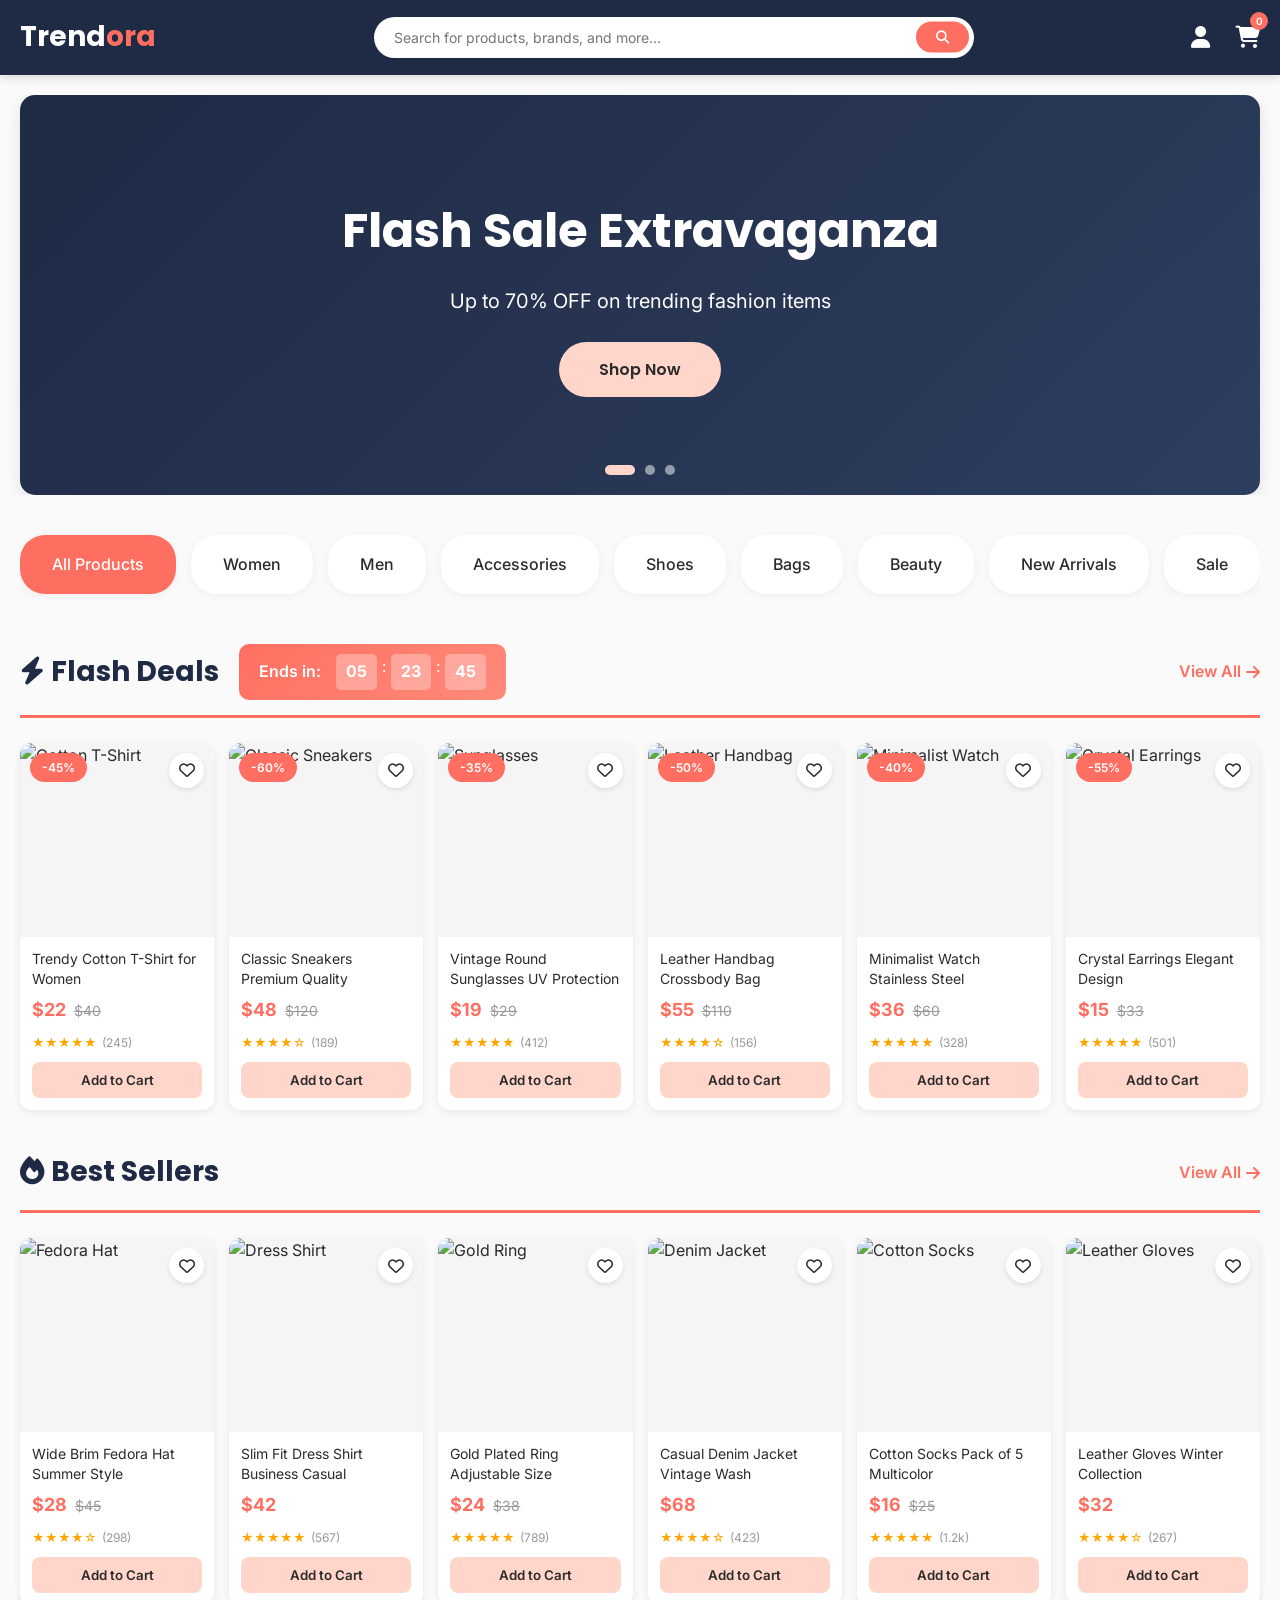
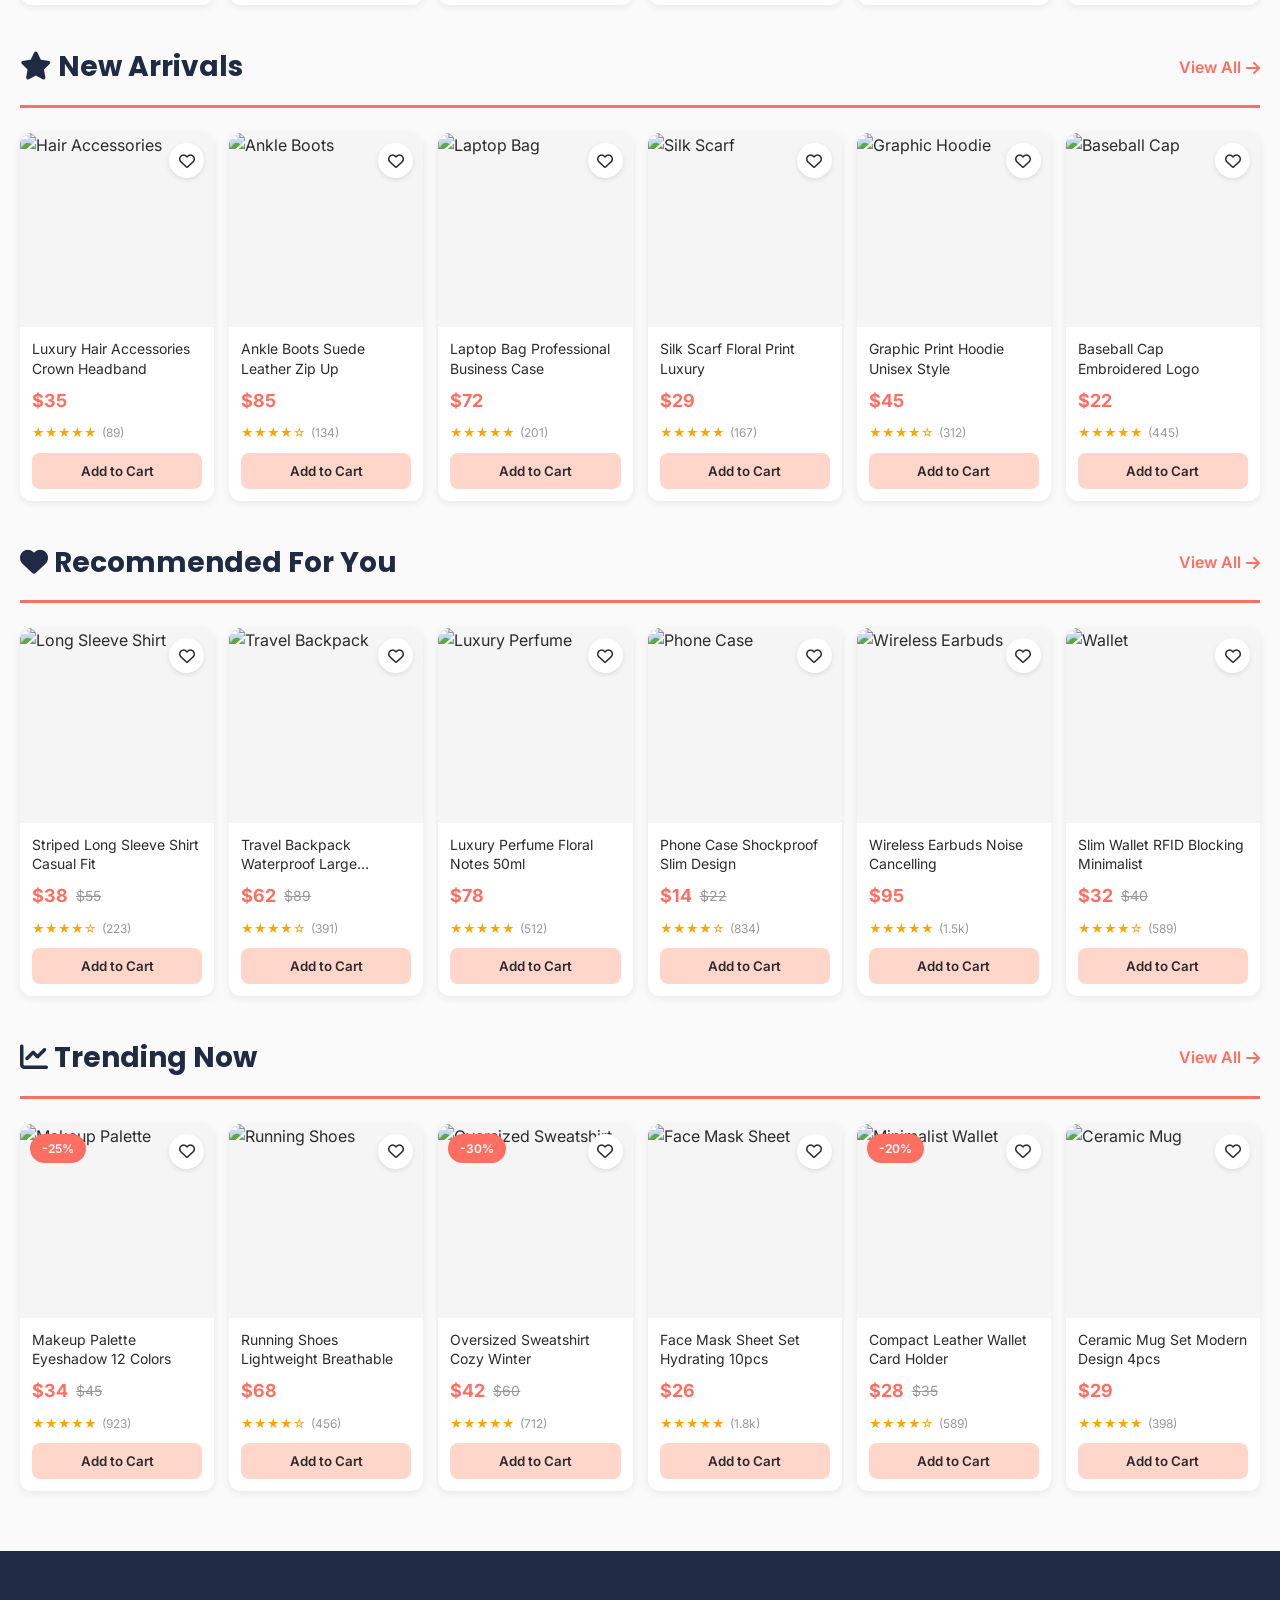
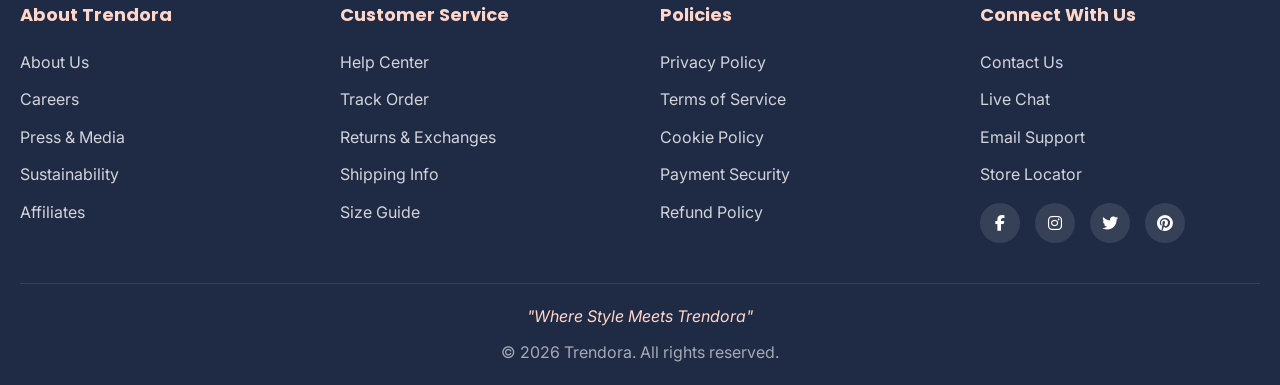
==== index.html @ 2ddab7de "Initial commit" ====
<!DOCTYPE html>
<html lang="en">
<head>
    <meta charset="UTF-8">
    <meta name="viewport" content="width=device-width, initial-scale=1.0">
    <title>Trendora - Fashion & Lifestyle Shopping</title>
    <link rel="preconnect" href="https://fonts.googleapis.com">
    <link rel="preconnect" href="https://fonts.gstatic.com" crossorigin>
    <link href="https://fonts.googleapis.com/css2?family=Poppins:wght@400;500;600;700&family=Inter:wght@300;400;500;600&display=swap" rel="stylesheet">
    <link rel="stylesheet" href="https://cdnjs.cloudflare.com/ajax/libs/font-awesome/6.4.0/css/all.min.css">
    <link rel="stylesheet" href="styles.css">
</head>
<body>

    <!-- Navigation Bar -->
    <nav class="navbar">
        <div class="nav-container">
            <a href="index.html" class="logo">Trend<span>ora</span></a>
            <div class="search-bar">
                <input type="text" placeholder="Search for products, brands, and more...">
                <button><i class="fas fa-search"></i></button>
            </div>
            <div class="nav-icons">
                <a href="login.html" class="nav-icon">
                    <i class="fas fa-user"></i>
                </a>
                <a href="cart.html" class="nav-icon">
                    <i class="fas fa-shopping-cart"></i>
                    <span class="cart-badge">0</span>
                </a>
            </div>
        </div>
    </nav>

    <!-- Banner Carousel -->
    <section class="banner-carousel">
        <div class="carousel-container">
            <div class="carousel-slides">
                <a href="sale.html" class="carousel-slide">
                    <div class="slide-content">
                        <h2>Flash Sale Extravaganza</h2>
                        <p>Up to 70% OFF on trending fashion items</p>
                        <button class="slide-btn" onclick="event.preventDefault()">Shop Now</button>
                    </div>
                </a>
                <a href="new-arrivals.html" class="carousel-slide" style="background: linear-gradient(135deg, var(--soft-coral), #ff8a7a);">
                    <div class="slide-content">
                        <h2>New Arrivals 2026</h2>
                        <p>Discover the latest trends in fashion & lifestyle</p>
                        <button class="slide-btn" onclick="event.preventDefault()">Explore Collection</button>
                    </div>
                </a>
                <a href="category.html" class="carousel-slide" style="background: linear-gradient(135deg, #2d3e5f, var(--midnight-navy));">
                    <div class="slide-content">
                        <h2>Free Shipping</h2>
                        <p>On orders over $50 - Limited time offer</p>
                        <button class="slide-btn" onclick="event.preventDefault()">Start Shopping</button>
                    </div>
                </a>
            </div>
            <div class="carousel-dots">
                <span class="dot active"></span>
                <span class="dot"></span>
                <span class="dot"></span>
            </div>
        </div>
    </section>

    <!-- Category Menu -->
    <section class="category-menu">
        <div class="category-scroll">
            <a href="index.html" class="category-item active">All Products</a>
            <a href="women.html" class="category-item">Women</a>
            <a href="men.html" class="category-item">Men</a>
            <a href="accessories.html" class="category-item">Accessories</a>
            <a href="shoes.html" class="category-item">Shoes</a>
            <a href="bags.html" class="category-item">Bags</a>
            <a href="beauty.html" class="category-item">Beauty</a>
            <a href="new-arrivals.html" class="category-item">New Arrivals</a>
            <a href="sale.html" class="category-item">Sale</a>
        </div>
    </section>

    <!-- Flash Deals Section -->
    <section class="product-section">
        <div class="section-header">
            <div style="display: flex; align-items: center; gap: 20px;">
                <h2><i class="fas fa-bolt"></i> Flash Deals</h2>
                <div class="flash-timer">
                    <span class="timer-label">Ends in:</span>
                    <div class="timer-digits">
                        <span class="timer-digit">05</span>:
                        <span class="timer-digit">23</span>:
                        <span class="timer-digit">47</span>
                    </div>
                </div>
            </div>
            <a href="category.html?cat=flash" class="view-all">View All <i class="fas fa-arrow-right"></i></a>
        </div>
        <div class="product-grid">
            <!-- Product Card 1 -->
            <div class="product-card" data-product-id="1">
                <div class="product-image">
                    <img src="https://images.unsplash.com/photo-1521572163474-6864f9cf17ab?w=400&h=400&fit=crop" alt="Cotton T-Shirt">
                    <span class="sale-badge">-45%</span>
                    <div class="wishlist-icon"><i class="far fa-heart"></i></div>
                </div>
                <div class="product-info">
                    <div class="product-name">Trendy Cotton T-Shirt for Women</div>
                    <div class="product-price">
                        <span class="current-price">$22</span>
                        <span class="original-price">$40</span>
                    </div>
                    <div class="product-rating">
                        <span class="stars">★★★★★</span>
                        <span class="reviews">(245)</span>
                    </div>
                    <button class="add-to-cart-btn">Add to Cart</button>
                </div>
            </div>

            <!-- Product Card 2 -->
            <div class="product-card" data-product-id="2">
                <div class="product-image">
                    <img src="https://images.unsplash.com/photo-1549298916-b41d501d3772?w=400&h=400&fit=crop" alt="Classic Sneakers">
                    <span class="sale-badge">-60%</span>
                    <div class="wishlist-icon"><i class="far fa-heart"></i></div>
                </div>
                <div class="product-info">
                    <div class="product-name">Classic Sneakers Premium Quality</div>
                    <div class="product-price">
                        <span class="current-price">$48</span>
                        <span class="original-price">$120</span>
                    </div>
                    <div class="product-rating">
                        <span class="stars">★★★★☆</span>
                        <span class="reviews">(189)</span>
                    </div>
                    <button class="add-to-cart-btn">Add to Cart</button>
                </div>
            </div>

            <!-- Product Card 3 -->
            <div class="product-card" data-product-id="3">
                <div class="product-image">
                    <img src="https://images.unsplash.com/photo-1572635196237-14b3f281503f?w=400&h=400&fit=crop" alt="Sunglasses">
                    <span class="sale-badge">-35%</span>
                    <div class="wishlist-icon"><i class="far fa-heart"></i></div>
                </div>
                <div class="product-info">
                    <div class="product-name">Vintage Round Sunglasses UV Protection</div>
                    <div class="product-price">
                        <span class="current-price">$19</span>
                        <span class="original-price">$29</span>
                    </div>
                    <div class="product-rating">
                        <span class="stars">★★★★★</span>
                        <span class="reviews">(412)</span>
                    </div>
                    <button class="add-to-cart-btn">Add to Cart</button>
                </div>
            </div>

            <!-- Product Card 4 -->
            <div class="product-card" data-product-id="4">
                <div class="product-image">
                    <img src="https://images.unsplash.com/photo-1590874103328-eac38a683ce7?w=400&h=400&fit=crop" alt="Leather Handbag">
                    <span class="sale-badge">-50%</span>
                    <div class="wishlist-icon"><i class="far fa-heart"></i></div>
                </div>
                <div class="product-info">
                    <div class="product-name">Leather Handbag Crossbody Bag</div>
                    <div class="product-price">
                        <span class="current-price">$55</span>
                        <span class="original-price">$110</span>
                    </div>
                    <div class="product-rating">
                        <span class="stars">★★★★☆</span>
                        <span class="reviews">(156)</span>
                    </div>
                    <button class="add-to-cart-btn">Add to Cart</button>
                </div>
            </div>

            <!-- Product Card 5 -->
            <div class="product-card" data-product-id="5">
                <div class="product-image">
                    <img src="https://images.unsplash.com/photo-1524592094714-0f0654e20314?w=400&h=400&fit=crop" alt="Minimalist Watch">
                    <span class="sale-badge">-40%</span>
                    <div class="wishlist-icon"><i class="far fa-heart"></i></div>
                </div>
                <div class="product-info">
                    <div class="product-name">Minimalist Watch Stainless Steel</div>
                    <div class="product-price">
                        <span class="current-price">$36</span>
                        <span class="original-price">$60</span>
                    </div>
                    <div class="product-rating">
                        <span class="stars">★★★★★</span>
                        <span class="reviews">(328)</span>
                    </div>
                    <button class="add-to-cart-btn">Add to Cart</button>
                </div>
            </div>

            <!-- Product Card 6 -->
            <div class="product-card" data-product-id="6">
                <div class="product-image">
                    <img src="https://images.unsplash.com/photo-1535632066927-ab7c9ab60908?w=400&h=400&fit=crop" alt="Crystal Earrings">
                    <span class="sale-badge">-55%</span>
                    <div class="wishlist-icon"><i class="far fa-heart"></i></div>
                </div>
                <div class="product-info">
                    <div class="product-name">Crystal Earrings Elegant Design</div>
                    <div class="product-price">
                        <span class="current-price">$15</span>
                        <span class="original-price">$33</span>
                    </div>
                    <div class="product-rating">
                        <span class="stars">★★★★★</span>
                        <span class="reviews">(501)</span>
                    </div>
                    <button class="add-to-cart-btn">Add to Cart</button>
                </div>
            </div>
        </div>
    </section>

    <!-- Best Sellers Section -->
    <section class="product-section">
        <div class="section-header">
            <h2><i class="fas fa-fire"></i> Best Sellers</h2>
            <a href="category.html?cat=bestsellers" class="view-all">View All <i class="fas fa-arrow-right"></i></a>
        </div>
        <div class="product-grid">
            <div class="product-card" data-product-id="7">
                <div class="product-image">
                    <img src="https://images.unsplash.com/photo-1533055640609-24b498dfd74c?w=400&h=400&fit=crop" alt="Fedora Hat">
                    <div class="wishlist-icon"><i class="far fa-heart"></i></div>
                </div>
                <div class="product-info">
                    <div class="product-name">Wide Brim Fedora Hat Summer Style</div>
                    <div class="product-price">
                        <span class="current-price">$28</span>
                        <span class="original-price">$45</span>
                    </div>
                    <div class="product-rating">
                        <span class="stars">★★★★☆</span>
                        <span class="reviews">(298)</span>
                    </div>
                    <button class="add-to-cart-btn">Add to Cart</button>
                </div>
            </div>

            <div class="product-card" data-product-id="8">
                <div class="product-image">
                    <img src="https://images.unsplash.com/photo-1602810318383-e386cc2a3ccf?w=400&h=400&fit=crop" alt="Dress Shirt">
                    <div class="wishlist-icon"><i class="far fa-heart"></i></div>
                </div>
                <div class="product-info">
                    <div class="product-name">Slim Fit Dress Shirt Business Casual</div>
                    <div class="product-price">
                        <span class="current-price">$42</span>
                    </div>
                    <div class="product-rating">
                        <span class="stars">★★★★★</span>
                        <span class="reviews">(567)</span>
                    </div>
                    <button class="add-to-cart-btn">Add to Cart</button>
                </div>
            </div>

            <div class="product-card" data-product-id="9">
                <div class="product-image">
                    <img src="https://images.unsplash.com/photo-1611591437281-460bfbe1220a?w=400&h=400&fit=crop" alt="Gold Ring">
                    <div class="wishlist-icon"><i class="far fa-heart"></i></div>
                </div>
                <div class="product-info">
                    <div class="product-name">Gold Plated Ring Adjustable Size</div>
                    <div class="product-price">
                        <span class="current-price">$24</span>
                        <span class="original-price">$38</span>
                    </div>
                    <div class="product-rating">
                        <span class="stars">★★★★★</span>
                        <span class="reviews">(789)</span>
                    </div>
                    <button class="add-to-cart-btn">Add to Cart</button>
                </div>
            </div>

            <div class="product-card" data-product-id="10">
                <div class="product-image">
                    <img src="https://images.unsplash.com/photo-1551028719-00167b16eac5?w=400&h=400&fit=crop" alt="Denim Jacket">
                    <div class="wishlist-icon"><i class="far fa-heart"></i></div>
                </div>
                <div class="product-info">
                    <div class="product-name">Casual Denim Jacket Vintage Wash</div>
                    <div class="product-price">
                        <span class="current-price">$68</span>
                    </div>
                    <div class="product-rating">
                        <span class="stars">★★★★☆</span>
                        <span class="reviews">(423)</span>
                    </div>
                    <button class="add-to-cart-btn">Add to Cart</button>
                </div>
            </div>

            <div class="product-card" data-product-id="11">
                <div class="product-image">
                    <img src="https://images.unsplash.com/photo-1586790170083-2f9ceadc732d?w=400&h=400&fit=crop" alt="Cotton Socks">
                    <div class="wishlist-icon"><i class="far fa-heart"></i></div>
                </div>
                <div class="product-info">
                    <div class="product-name">Cotton Socks Pack of 5 Multicolor</div>
                    <div class="product-price">
                        <span class="current-price">$16</span>
                        <span class="original-price">$25</span>
                    </div>
                    <div class="product-rating">
                        <span class="stars">★★★★★</span>
                        <span class="reviews">(1.2k)</span>
                    </div>
                    <button class="add-to-cart-btn">Add to Cart</button>
                </div>
            </div>

            <div class="product-card" data-product-id="12">
                <div class="product-image">
                    <img src="https://images.unsplash.com/photo-1605733513597-f3873e3d1706?w=400&h=400&fit=crop" alt="Leather Gloves">
                    <div class="wishlist-icon"><i class="far fa-heart"></i></div>
                </div>
                <div class="product-info">
                    <div class="product-name">Leather Gloves Winter Collection</div>
                    <div class="product-price">
                        <span class="current-price">$32</span>
                    </div>
                    <div class="product-rating">
                        <span class="stars">★★★★☆</span>
                        <span class="reviews">(267)</span>
                    </div>
                    <button class="add-to-cart-btn">Add to Cart</button>
                </div>
            </div>
        </div>
    </section>

    <!-- New Arrivals Section -->
    <section class="product-section">
        <div class="section-header">
            <h2><i class="fas fa-star"></i> New Arrivals</h2>
            <a href="new-arrivals.html" class="view-all">View All <i class="fas fa-arrow-right"></i></a>
        </div>
        <div class="product-grid">
            <div class="product-card" data-product-id="13">
                <div class="product-image">
                    <img src="https://images.unsplash.com/photo-1611652022419-a9419f74343d?w=400&h=400&fit=crop" alt="Hair Accessories">
                    <div class="wishlist-icon"><i class="far fa-heart"></i></div>
                </div>
                <div class="product-info">
                    <div class="product-name">Luxury Hair Accessories Crown Headband</div>
                    <div class="product-price">
                        <span class="current-price">$35</span>
                    </div>
                    <div class="product-rating">
                        <span class="stars">★★★★★</span>
                        <span class="reviews">(89)</span>
                    </div>
                    <button class="add-to-cart-btn">Add to Cart</button>
                </div>
            </div>

            <div class="product-card" data-product-id="14">
                <div class="product-image">
                    <img src="https://images.unsplash.com/photo-1543163521-1bf539c55dd2?w=400&h=400&fit=crop" alt="Ankle Boots">
                    <div class="wishlist-icon"><i class="far fa-heart"></i></div>
                </div>
                <div class="product-info">
                    <div class="product-name">Ankle Boots Suede Leather Zip Up</div>
                    <div class="product-price">
                        <span class="current-price">$85</span>
                    </div>
                    <div class="product-rating">
                        <span class="stars">★★★★☆</span>
                        <span class="reviews">(134)</span>
                    </div>
                    <button class="add-to-cart-btn">Add to Cart</button>
                </div>
            </div>

            <div class="product-card" data-product-id="15">
                <div class="product-image">
                    <img src="https://images.unsplash.com/photo-1553062407-98eeb64c6a62?w=400&h=400&fit=crop" alt="Laptop Bag">
                    <div class="wishlist-icon"><i class="far fa-heart"></i></div>
                </div>
                <div class="product-info">
                    <div class="product-name">Laptop Bag Professional Business Case</div>
                    <div class="product-price">
                        <span class="current-price">$72</span>
                    </div>
                    <div class="product-rating">
                        <span class="stars">★★★★★</span>
                        <span class="reviews">(201)</span>
                    </div>
                    <button class="add-to-cart-btn">Add to Cart</button>
                </div>
            </div>

            <div class="product-card" data-product-id="16">
                <div class="product-image">
                    <img src="https://images.unsplash.com/photo-1601924994987-69e26d50dc26?w=400&h=400&fit=crop" alt="Silk Scarf">
                    <div class="wishlist-icon"><i class="far fa-heart"></i></div>
                </div>
                <div class="product-info">
                    <div class="product-name">Silk Scarf Floral Print Luxury</div>
                    <div class="product-price">
                        <span class="current-price">$29</span>
                    </div>
                    <div class="product-rating">
                        <span class="stars">★★★★★</span>
                        <span class="reviews">(167)</span>
                    </div>
                    <button class="add-to-cart-btn">Add to Cart</button>
                </div>
            </div>

            <div class="product-card" data-product-id="17">
                <div class="product-image">
                    <img src="https://images.unsplash.com/photo-1556821840-3a63f95609a7?w=400&h=400&fit=crop" alt="Graphic Hoodie">
                    <div class="wishlist-icon"><i class="far fa-heart"></i></div>
                </div>
                <div class="product-info">
                    <div class="product-name">Graphic Print Hoodie Unisex Style</div>
                    <div class="product-price">
                        <span class="current-price">$45</span>
                    </div>
                    <div class="product-rating">
                        <span class="stars">★★★★☆</span>
                        <span class="reviews">(312)</span>
                    </div>
                    <button class="add-to-cart-btn">Add to Cart</button>
                </div>
            </div>

            <div class="product-card" data-product-id="18">
                <div class="product-image">
                    <img src="https://images.unsplash.com/photo-1588850561407-ed78c282e89b?w=400&h=400&fit=crop" alt="Baseball Cap">
                    <div class="wishlist-icon"><i class="far fa-heart"></i></div>
                </div>
                <div class="product-info">
                    <div class="product-name">Baseball Cap Embroidered Logo</div>
                    <div class="product-price">
                        <span class="current-price">$22</span>
                    </div>
                    <div class="product-rating">
                        <span class="stars">★★★★★</span>
                        <span class="reviews">(445)</span>
                    </div>
                    <button class="add-to-cart-btn">Add to Cart</button>
                </div>
            </div>
        </div>
    </section>

    <!-- Recommended For You Section -->
    <section class="product-section">
        <div class="section-header">
            <h2><i class="fas fa-heart"></i> Recommended For You</h2>
            <a href="category.html" class="view-all">View All <i class="fas fa-arrow-right"></i></a>
        </div>
        <div class="product-grid">
            <div class="product-card" data-product-id="19">
                <div class="product-image">
                    <img src="https://images.unsplash.com/photo-1596755094514-f87e34085b2c?w=400&h=400&fit=crop" alt="Long Sleeve Shirt">
                    <div class="wishlist-icon"><i class="far fa-heart"></i></div>
                </div>
                <div class="product-info">
                    <div class="product-name">Striped Long Sleeve Shirt Casual Fit</div>
                    <div class="product-price">
                        <span class="current-price">$38</span>
                        <span class="original-price">$55</span>
                    </div>
                    <div class="product-rating">
                        <span class="stars">★★★★☆</span>
                        <span class="reviews">(223)</span>
                    </div>
                    <button class="add-to-cart-btn">Add to Cart</button>
                </div>
            </div>

            <div class="product-card" data-product-id="20">
                <div class="product-image">
                    <img src="https://images.unsplash.com/photo-1527385352018-3c26dd6c3916?w=400&h=400&fit=crop" alt="Travel Backpack">
                    <div class="wishlist-icon"><i class="far fa-heart"></i></div>
                </div>
                <div class="product-info">
                    <div class="product-name">Travel Backpack Waterproof Large Capacity</div>
                    <div class="product-price">
                        <span class="current-price">$62</span>
                        <span class="original-price">$89</span>
                    </div>
                    <div class="product-rating">
                        <span class="stars">★★★★☆</span>
                        <span class="reviews">(391)</span>
                    </div>
                    <button class="add-to-cart-btn">Add to Cart</button>
                </div>
            </div>

            <div class="product-card" data-product-id="21">
                <div class="product-image">
                    <img src="https://images.unsplash.com/photo-1541643600914-78b084683601?w=400&h=400&fit=crop" alt="Luxury Perfume">
                    <div class="wishlist-icon"><i class="far fa-heart"></i></div>
                </div>
                <div class="product-info">
                    <div class="product-name">Luxury Perfume Floral Notes 50ml</div>
                    <div class="product-price">
                        <span class="current-price">$78</span>
                    </div>
                    <div class="product-rating">
                        <span class="stars">★★★★★</span>
                        <span class="reviews">(512)</span>
                    </div>
                    <button class="add-to-cart-btn">Add to Cart</button>
                </div>
            </div>

            <div class="product-card" data-product-id="22">
                <div class="product-image">
                    <img src="https://images.unsplash.com/photo-1585060544812-6b45742d762f?w=400&h=400&fit=crop" alt="Phone Case">
                    <div class="wishlist-icon"><i class="far fa-heart"></i></div>
                </div>
                <div class="product-info">
                    <div class="product-name">Phone Case Shockproof Slim Design</div>
                    <div class="product-price">
                        <span class="current-price">$14</span>
                        <span class="original-price">$22</span>
                    </div>
                    <div class="product-rating">
                        <span class="stars">★★★★☆</span>
                        <span class="reviews">(834)</span>
                    </div>
                    <button class="add-to-cart-btn">Add to Cart</button>
                </div>
            </div>

            <div class="product-card" data-product-id="23">
                <div class="product-image">
                    <img src="https://images.unsplash.com/photo-1606220838315-056192d5e927?w=400&h=400&fit=crop" alt="Wireless Earbuds">
                    <div class="wishlist-icon"><i class="far fa-heart"></i></div>
                </div>
                <div class="product-info">
                    <div class="product-name">Wireless Earbuds Noise Cancelling</div>
                    <div class="product-price">
                        <span class="current-price">$95</span>
                    </div>
                    <div class="product-rating">
                        <span class="stars">★★★★★</span>
                        <span class="reviews">(1.5k)</span>
                    </div>
                    <button class="add-to-cart-btn">Add to Cart</button>
                </div>
            </div>

            <div class="product-card" data-product-id="24">
                <div class="product-image">
                    <img src="https://images.unsplash.com/photo-1522335789203-aabd1fc54bc9?w=400&h=400&fit=crop" alt="Wallet">
                    <div class="wishlist-icon"><i class="far fa-heart"></i></div>
                </div>
                <div class="product-info">
                    <div class="product-name">Slim Wallet RFID Blocking Minimalist</div>
                    <div class="product-price">
                        <span class="current-price">$32</span>
                        <span class="original-price">$40</span>
                    </div>
                    <div class="product-rating">
                        <span class="stars">★★★★☆</span>
                        <span class="reviews">(589)</span>
                    </div>
                    <button class="add-to-cart-btn">Add to Cart</button>
                </div>
            </div>
        </div>
    </section>

    <!-- Trending Now Section -->
    <section class="product-section">
        <div class="section-header">
            <h2><i class="fas fa-chart-line"></i> Trending Now</h2>
            <a href="category.html?cat=trending" class="view-all">View All <i class="fas fa-arrow-right"></i></a>
        </div>
        <div class="product-grid">
            <div class="product-card" data-product-id="25">
                <div class="product-image">
                    <img src="https://images.unsplash.com/photo-1512496015851-a90fb38ba796?w=400&h=400&fit=crop" alt="Makeup Palette">
                    <span class="sale-badge">-25%</span>
                    <div class="wishlist-icon"><i class="far fa-heart"></i></div>
                </div>
                <div class="product-info">
                    <div class="product-name">Makeup Palette Eyeshadow 12 Colors</div>
                    <div class="product-price">
                        <span class="current-price">$34</span>
                        <span class="original-price">$45</span>
                    </div>
                    <div class="product-rating">
                        <span class="stars">★★★★★</span>
                        <span class="reviews">(923)</span>
                    </div>
                    <button class="add-to-cart-btn">Add to Cart</button>
                </div>
            </div>

            <div class="product-card" data-product-id="26">
                <div class="product-image">
                    <img src="https://images.unsplash.com/photo-1542291026-7eec264c27ff?w=400&h=400&fit=crop" alt="Running Shoes">
                    <div class="wishlist-icon"><i class="far fa-heart"></i></div>
                </div>
                <div class="product-info">
                    <div class="product-name">Running Shoes Lightweight Breathable</div>
                    <div class="product-price">
                        <span class="current-price">$68</span>
                    </div>
                    <div class="product-rating">
                        <span class="stars">★★★★☆</span>
                        <span class="reviews">(456)</span>
                    </div>
                    <button class="add-to-cart-btn">Add to Cart</button>
                </div>
            </div>

            <div class="product-card" data-product-id="27">
                <div class="product-image">
                    <img src="https://images.unsplash.com/photo-1578587018452-892bacefd3f2?w=400&h=400&fit=crop" alt="Oversized Sweatshirt">
                    <span class="sale-badge">-30%</span>
                    <div class="wishlist-icon"><i class="far fa-heart"></i></div>
                </div>
                <div class="product-info">
                    <div class="product-name">Oversized Sweatshirt Cozy Winter</div>
                    <div class="product-price">
                        <span class="current-price">$42</span>
                        <span class="original-price">$60</span>
                    </div>
                    <div class="product-rating">
                        <span class="stars">★★★★★</span>
                        <span class="reviews">(712)</span>
                    </div>
                    <button class="add-to-cart-btn">Add to Cart</button>
                </div>
            </div>

            <div class="product-card" data-product-id="28">
                <div class="product-image">
                    <img src="https://images.unsplash.com/photo-1556228841-a0d4c6f6e6bd?w=400&h=400&fit=crop" alt="Face Mask Sheet">
                    <div class="wishlist-icon"><i class="far fa-heart"></i></div>
                </div>
                <div class="product-info">
                    <div class="product-name">Face Mask Sheet Set Hydrating 10pcs</div>
                    <div class="product-price">
                        <span class="current-price">$26</span>
                    </div>
                    <div class="product-rating">
                        <span class="stars">★★★★★</span>
                        <span class="reviews">(1.8k)</span>
                    </div>
                    <button class="add-to-cart-btn">Add to Cart</button>
                </div>
            </div>

            <div class="product-card" data-product-id="29">
                <div class="product-image">
                    <img src="https://images.unsplash.com/photo-1627123424574-724758594e93?w=400&h=400&fit=crop" alt="Minimalist Wallet">
                    <span class="sale-badge">-20%</span>
                    <div class="wishlist-icon"><i class="far fa-heart"></i></div>
                </div>
                <div class="product-info">
                    <div class="product-name">Compact Leather Wallet Card Holder</div>
                    <div class="product-price">
                        <span class="current-price">$28</span>
                        <span class="original-price">$35</span>
                    </div>
                    <div class="product-rating">
                        <span class="stars">★★★★☆</span>
                        <span class="reviews">(589)</span>
                    </div>
                    <button class="add-to-cart-btn">Add to Cart</button>
                </div>
            </div>

            <div class="product-card" data-product-id="30">
                <div class="product-image">
                    <img src="https://images.unsplash.com/photo-1514228742587-6b1558fcca3d?w=400&h=400&fit=crop" alt="Ceramic Mug">
                    <div class="wishlist-icon"><i class="far fa-heart"></i></div>
                </div>
                <div class="product-info">
                    <div class="product-name">Ceramic Mug Set Modern Design 4pcs</div>
                    <div class="product-price">
                        <span class="current-price">$29</span>
                    </div>
                    <div class="product-rating">
                        <span class="stars">★★★★★</span>
                        <span class="reviews">(398)</span>
                    </div>
                    <button class="add-to-cart-btn">Add to Cart</button>
                </div>
            </div>
        </div>
    </section>

    <!-- Footer -->
    <footer class="footer">
        <div class="footer-container">
            <div class="footer-grid">
                <div class="footer-column">
                    <h3>About Trendora</h3>
                    <ul>
                        <li><a href="#">About Us</a></li>
                        <li><a href="#">Careers</a></li>
                        <li><a href="#">Press & Media</a></li>
                        <li><a href="#">Sustainability</a></li>
                        <li><a href="#">Affiliates</a></li>
                    </ul>
                </div>
                <div class="footer-column">
                    <h3>Customer Service</h3>
                    <ul>
                        <li><a href="#">Help Center</a></li>
                        <li><a href="#">Track Order</a></li>
                        <li><a href="#">Returns & Exchanges</a></li>
                        <li><a href="#">Shipping Info</a></li>
                        <li><a href="#">Size Guide</a></li>
                    </ul>
                </div>
                <div class="footer-column">
                    <h3>Policies</h3>
                    <ul>
                        <li><a href="#">Privacy Policy</a></li>
                        <li><a href="#">Terms of Service</a></li>
                        <li><a href="#">Cookie Policy</a></li>
                        <li><a href="#">Payment Security</a></li>
                        <li><a href="#">Refund Policy</a></li>
                    </ul>
                </div>
                <div class="footer-column">
                    <h3>Connect With Us</h3>
                    <ul>
                        <li><a href="#">Contact Us</a></li>
                        <li><a href="#">Live Chat</a></li>
                        <li><a href="#">Email Support</a></li>
                        <li><a href="#">Store Locator</a></li>
                    </ul>
                    <div class="social-icons">
                        <div class="social-icon"><i class="fab fa-facebook-f"></i></div>
                        <div class="social-icon"><i class="fab fa-instagram"></i></div>
                        <div class="social-icon"><i class="fab fa-twitter"></i></div>
                        <div class="social-icon"><i class="fab fa-pinterest"></i></div>
                    </div>
                </div>
            </div>
            <div class="footer-bottom">
                <p class="tagline">"Where Style Meets Trendora"</p>
                <p>&copy; 2026 Trendora. All rights reserved.</p>
            </div>
        </div>
    </footer>

    <script src="script.js"></script>
</body>
</html>
---- styles.css ----
/* Trendora E-Commerce Website - Shared Styles */

* {
    margin: 0;
    padding: 0;
    box-sizing: border-box;
}

:root {
    --midnight-navy: #1F2A44;
    --soft-coral: #FF6F61;
    --warm-peach: #FFD6C9;
    --off-white: #FAFAFA;
    --charcoal: #2B2B2B;
}

body {
    font-family: 'Inter', sans-serif;
    background-color: var(--off-white);
    color: var(--charcoal);
    overflow-x: hidden;
    line-height: 1.6;
}

h1, h2, h3, h4, h5, h6 {
    font-family: 'Poppins', sans-serif;
}

a {
    text-decoration: none;
    color: inherit;
}

/* Navigation Bar */
.navbar {
    background-color: var(--midnight-navy);
    padding: 15px 0;
    position: sticky;
    top: 0;
    z-index: 1000;
    box-shadow: 0 2px 10px rgba(0,0,0,0.15);
}

.nav-container {
    max-width: 1400px;
    margin: 0 auto;
    padding: 0 20px;
    display: flex;
    align-items: center;
    justify-content: space-between;
    gap: 20px;
}

.logo {
    font-family: 'Poppins', sans-serif;
    font-size: 28px;
    font-weight: 700;
    color: white;
    text-decoration: none;
    white-space: nowrap;
    transition: transform 0.3s;
}

.logo:hover {
    transform: scale(1.05);
}

.logo span {
    color: var(--soft-coral);
}

.search-bar {
    flex: 1;
    max-width: 600px;
    position: relative;
}

.search-bar input {
    width: 100%;
    padding: 12px 50px 12px 20px;
    border: none;
    border-radius: 25px;
    font-size: 14px;
    outline: none;
    font-family: 'Inter', sans-serif;
}

.search-bar button {
    position: absolute;
    right: 5px;
    top: 50%;
    transform: translateY(-50%);
    background-color: var(--soft-coral);
    border: none;
    padding: 8px 20px;
    border-radius: 20px;
    color: white;
    cursor: pointer;
    transition: all 0.3s;
}

.search-bar button:hover {
    background-color: #ff5647;
}

.nav-icons {
    display: flex;
    gap: 25px;
    align-items: center;
}

.nav-icon {
    color: white;
    font-size: 22px;
    cursor: pointer;
    transition: color 0.3s;
    position: relative;
}

.nav-icon:hover {
    color: var(--warm-peach);
}

.cart-badge {
    position: absolute;
    top: -8px;
    right: -8px;
    background-color: var(--soft-coral);
    color: white;
    border-radius: 50%;
    width: 18px;
    height: 18px;
    font-size: 10px;
    display: flex;
    align-items: center;
    justify-content: center;
    font-weight: 600;
}

/* Banner Carousel */
.banner-carousel {
    position: relative;
    max-width: 1400px;
    margin: 20px auto;
    padding: 0 20px;
    overflow: hidden;
}

.carousel-container {
    position: relative;
    border-radius: 15px;
    overflow: hidden;
    box-shadow: 0 4px 15px rgba(0,0,0,0.1);
}

.carousel-slides {
    display: flex;
    transition: transform 0.5s ease-in-out;
}

.carousel-slide {
    min-width: 100%;
    height: 400px;
    background: linear-gradient(135deg, var(--midnight-navy), #2d3e5f);
    display: flex;
    align-items: center;
    justify-content: center;
    position: relative;
    cursor: pointer;
}

.slide-content {
    text-align: center;
    color: white;
    padding: 40px;
}

.slide-content h2 {
    font-size: 48px;
    margin-bottom: 15px;
    font-weight: 700;
}

.slide-content p {
    font-size: 20px;
    margin-bottom: 25px;
}

.slide-btn {
    background-color: var(--warm-peach);
    color: var(--charcoal);
    padding: 15px 40px;
    border: none;
    border-radius: 30px;
    font-size: 16px;
    font-weight: 600;
    cursor: pointer;
    transition: all 0.3s;
    font-family: 'Poppins', sans-serif;
}

.slide-btn:hover {
    transform: translateY(-2px);
    box-shadow: 0 5px 15px rgba(255, 214, 201, 0.4);
}

.carousel-dots {
    position: absolute;
    bottom: 20px;
    left: 50%;
    transform: translateX(-50%);
    display: flex;
    gap: 10px;
}

.dot {
    width: 10px;
    height: 10px;
    border-radius: 50%;
    background-color: rgba(255, 255, 255, 0.5);
    cursor: pointer;
    transition: all 0.3s;
}

.dot.active {
    background-color: var(--warm-peach);
    width: 30px;
    border-radius: 5px;
}

/* Category Menu */
.category-menu {
    max-width: 1400px;
    margin: 30px auto;
    padding: 0 20px;
}

.category-scroll {
    display: flex;
    gap: 15px;
    overflow-x: auto;
    padding: 10px 0;
    scrollbar-width: thin;
    scrollbar-color: var(--soft-coral) transparent;
}

.category-scroll::-webkit-scrollbar {
    height: 6px;
}

.category-scroll::-webkit-scrollbar-track {
    background: transparent;
}

.category-scroll::-webkit-scrollbar-thumb {
    background: var(--soft-coral);
    border-radius: 10px;
}

.category-item {
    background-color: white;
    padding: 15px 30px;
    border-radius: 25px;
    white-space: nowrap;
    cursor: pointer;
    transition: all 0.3s;
    border: 2px solid transparent;
    font-weight: 500;
    box-shadow: 0 2px 8px rgba(0,0,0,0.05);
}

.category-item:hover {
    border-color: var(--soft-coral);
    color: var(--soft-coral);
    transform: translateY(-2px);
}

.category-item.active {
    background-color: var(--soft-coral);
    color: white;
}

/* Product Sections */
.product-section {
    max-width: 1400px;
    margin: 40px auto;
    padding: 0 20px;
}

.section-header {
    display: flex;
    justify-content: space-between;
    align-items: center;
    margin-bottom: 25px;
    padding-bottom: 15px;
    border-bottom: 3px solid var(--soft-coral);
}

.section-header h2 {
    font-size: 28px;
    color: var(--midnight-navy);
    font-weight: 700;
}

.view-all {
    color: var(--soft-coral);
    text-decoration: none;
    font-weight: 600;
    display: flex;
    align-items: center;
    gap: 5px;
    transition: gap 0.3s;
}

.view-all:hover {
    gap: 10px;
}

/* Product Grid */
.product-grid {
    display: grid;
    grid-template-columns: repeat(6, 1fr);
    gap: 15px;
}

.product-card {
    background-color: white;
    border-radius: 12px;
    overflow: hidden;
    cursor: pointer;
    transition: all 0.3s;
    box-shadow: 0 2px 8px rgba(0,0,0,0.08);
    position: relative;
}

.product-card:hover {
    transform: translateY(-5px);
    box-shadow: 0 8px 20px rgba(0,0,0,0.15);
}

.product-image {
    width: 100%;
    aspect-ratio: 1/1;
    background: #f5f5f5;
    display: flex;
    align-items: center;
    justify-content: center;
    position: relative;
    overflow: hidden;
}

.product-image img {
    width: 100%;
    height: 100%;
    object-fit: cover;
    transition: transform 0.3s;
}

.product-card:hover .product-image img {
    transform: scale(1.1);
}

.sale-badge {
    position: absolute;
    top: 10px;
    left: 10px;
    background-color: var(--soft-coral);
    color: white;
    padding: 5px 12px;
    border-radius: 20px;
    font-size: 12px;
    font-weight: 600;
    z-index: 10;
}

.wishlist-icon {
    position: absolute;
    top: 10px;
    right: 10px;
    background-color: white;
    width: 35px;
    height: 35px;
    border-radius: 50%;
    display: flex;
    align-items: center;
    justify-content: center;
    cursor: pointer;
    transition: all 0.3s;
    box-shadow: 0 2px 5px rgba(0,0,0,0.1);
    z-index: 10;
}

.wishlist-icon:hover {
    background-color: var(--soft-coral);
    color: white;
}

.product-info {
    padding: 12px;
}

.product-name {
    font-size: 14px;
    color: var(--charcoal);
    margin-bottom: 8px;
    display: -webkit-box;
    -webkit-line-clamp: 2;
    -webkit-box-orient: vertical;
    overflow: hidden;
    line-height: 1.4;
    min-height: 39px;
}

.product-price {
    display: flex;
    align-items: center;
    gap: 8px;
    margin-bottom: 8px;
}

.current-price {
    font-size: 18px;
    color: var(--soft-coral);
    font-weight: 700;
}

.original-price {
    font-size: 14px;
    color: #999;
    text-decoration: line-through;
}

.product-rating {
    display: flex;
    align-items: center;
    gap: 5px;
    margin-bottom: 10px;
    font-size: 12px;
}

.stars {
    color: #FFA500;
}

.reviews {
    color: #999;
}

.add-to-cart-btn {
    width: 100%;
    background-color: var(--warm-peach);
    color: var(--charcoal);
    border: none;
    padding: 10px;
    border-radius: 8px;
    font-weight: 600;
    cursor: pointer;
    transition: all 0.3s;
    font-family: 'Inter', sans-serif;
}

.add-to-cart-btn:hover {
    background-color: #ffcab8;
    transform: scale(1.02);
}

/* Flash Deals Timer */
.flash-timer {
    display: flex;
    align-items: center;
    gap: 15px;
    color: white;
    background: linear-gradient(135deg, var(--soft-coral), #ff8a7a);
    padding: 10px 20px;
    border-radius: 10px;
    display: inline-flex;
}

.timer-label {
    font-weight: 600;
}

.timer-digits {
    display: flex;
    gap: 5px;
}

.timer-digit {
    background-color: rgba(255,255,255,0.3);
    padding: 5px 10px;
    border-radius: 5px;
    font-weight: 700;
    min-width: 35px;
    text-align: center;
}

/* Footer */
.footer {
    background-color: var(--midnight-navy);
    color: white;
    padding: 50px 0 20px;
    margin-top: 60px;
}

.footer-container {
    max-width: 1400px;
    margin: 0 auto;
    padding: 0 20px;
}

.footer-grid {
    display: grid;
    grid-template-columns: repeat(4, 1fr);
    gap: 40px;
    margin-bottom: 40px;
}

.footer-column h3 {
    font-size: 18px;
    margin-bottom: 20px;
    color: var(--warm-peach);
}

.footer-column ul {
    list-style: none;
}

.footer-column ul li {
    margin-bottom: 12px;
}

.footer-column ul li a {
    color: rgba(255,255,255,0.8);
    text-decoration: none;
    transition: color 0.3s;
}

.footer-column ul li a:hover {
    color: var(--warm-peach);
}

.social-icons {
    display: flex;
    gap: 15px;
    margin-top: 15px;
}

.social-icon {
    width: 40px;
    height: 40px;
    background-color: rgba(255,255,255,0.1);
    border-radius: 50%;
    display: flex;
    align-items: center;
    justify-content: center;
    cursor: pointer;
    transition: all 0.3s;
}

.social-icon:hover {
    background-color: var(--soft-coral);
    transform: translateY(-3px);
}

.footer-bottom {
    border-top: 1px solid rgba(255,255,255,0.1);
    padding-top: 20px;
    text-align: center;
    color: rgba(255,255,255,0.6);
}

.tagline {
    color: var(--warm-peach);
    font-style: italic;
    margin-bottom: 10px;
}

/* Breadcrumb */
.breadcrumb {
    max-width: 1400px;
    margin: 20px auto;
    padding: 0 20px;
    display: flex;
    align-items: center;
    gap: 8px;
    font-size: 14px;
    color: #666;
}

.breadcrumb a {
    color: var(--soft-coral);
    transition: color 0.3s;
}

.breadcrumb a:hover {
    color: var(--midnight-navy);
}

.breadcrumb span {
    color: #999;
}

/* Responsive Design */
@media (max-width: 1200px) {
    .product-grid {
        grid-template-columns: repeat(4, 1fr);
    }
}

@media (max-width: 768px) {
    .nav-container {
        flex-wrap: wrap;
    }

    .search-bar {
        order: 3;
        max-width: 100%;
        flex-basis: 100%;
    }

    .logo {
        font-size: 24px;
    }

    .product-grid {
        grid-template-columns: repeat(3, 1fr);
        gap: 10px;
    }

    .carousel-slide {
        height: 300px;
    }

    .slide-content h2 {
        font-size: 32px;
    }

    .slide-content p {
        font-size: 16px;
    }

    .footer-grid {
        grid-template-columns: repeat(2, 1fr);
        gap: 30px;
    }

    .section-header h2 {
        font-size: 22px;
    }
}

@media (max-width: 480px) {
    .product-grid {
        grid-template-columns: repeat(2, 1fr);
    }

    .nav-icons {
        gap: 15px;
    }

    .nav-icon {
        font-size: 20px;
    }

    .carousel-slide {
        height: 250px;
    }

    .slide-content h2 {
        font-size: 24px;
    }

    .slide-content p {
        font-size: 14px;
    }

    .slide-btn {
        padding: 12px 30px;
        font-size: 14px;
    }

    .footer-grid {
        grid-template-columns: 1fr;
    }

    .product-name {
        font-size: 13px;
    }

    .current-price {
        font-size: 16px;
    }
}

/* Loading Animation */
@keyframes fadeIn {
    from {
        opacity: 0;
        transform: translateY(20px);
    }
    to {
        opacity: 1;
        transform: translateY(0);
    }
}

.product-card {
    animation: fadeIn 0.5s ease-out;
}
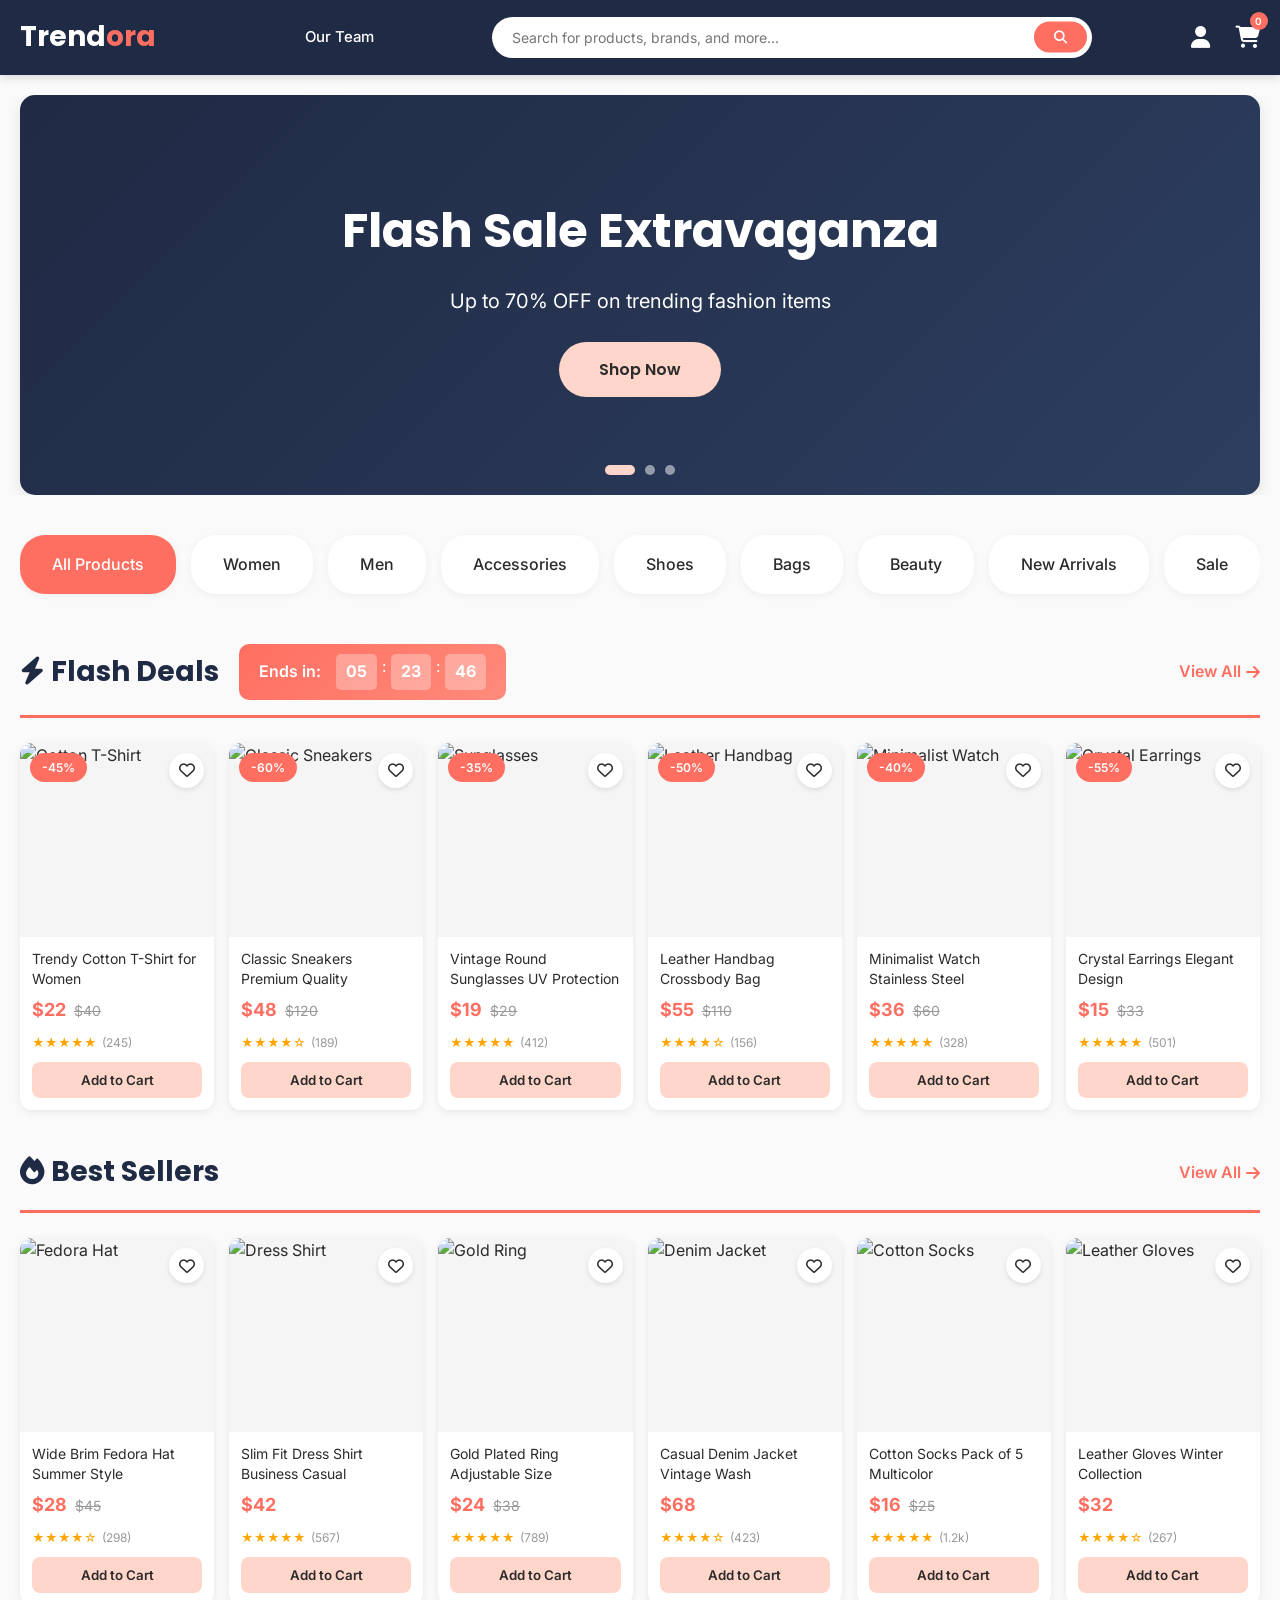
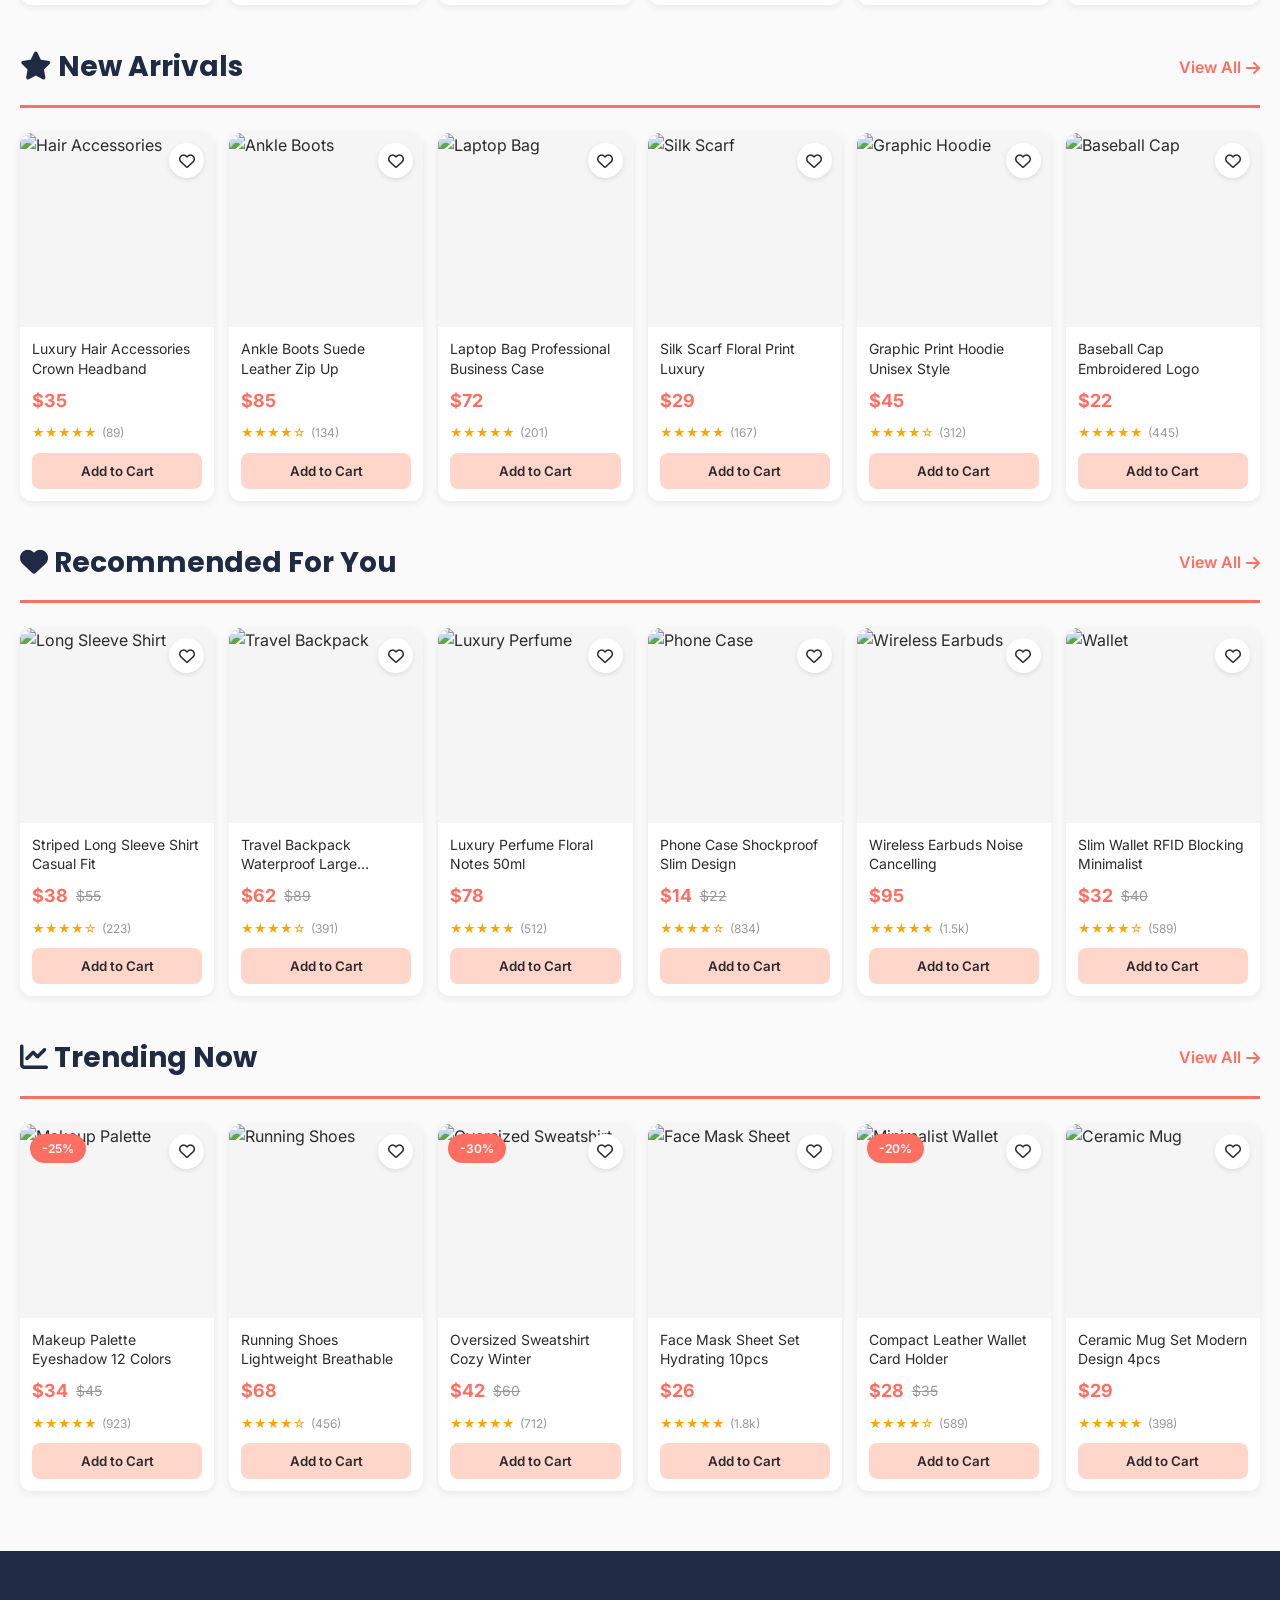
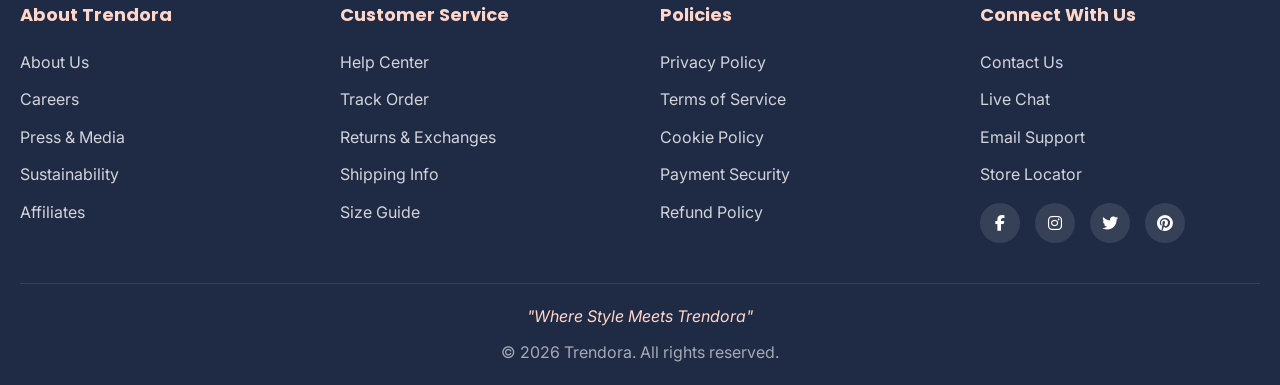
==== commit d80dcf13: "Update Contacts/our team" ====
--- a/index.html
+++ b/index.html
@@ -16,6 +16,9 @@
     <nav class="navbar">
         <div class="nav-container">
             <a href="index.html" class="logo">Trend<span>ora</span></a>
+            <div class="nav-links">
+                <a href="team.html" class="nav-link">Our Team</a>
+            </div>
             <div class="search-bar">
                 <input type="text" placeholder="Search for products, brands, and more...">
                 <button><i class="fas fa-search"></i></button>
--- a/styles.css
+++ b/styles.css
@@ -67,6 +67,34 @@
 
 .logo span {
     color: var(--soft-coral);
+}
+
+.nav-links {
+    display: flex;
+    align-items: center;
+    gap: 20px;
+    margin-left: 30px;
+}
+
+.nav-link {
+    color: white;
+    font-size: 15px;
+    font-weight: 500;
+    text-decoration: none;
+    padding: 8px 20px;
+    border-radius: 20px;
+    transition: all 0.3s ease;
+    white-space: nowrap;
+}
+
+.nav-link:hover {
+    background-color: rgba(255, 214, 201, 0.1);
+    color: var(--warm-peach);
+}
+
+.nav-link.active {
+    background-color: var(--soft-coral);
+    color: white;
 }
 
 .search-bar {
@@ -612,8 +640,16 @@
         flex-wrap: wrap;
     }
 
+    .nav-links {
+        order: 3;
+        margin-left: 0;
+        width: 100%;
+        justify-content: center;
+        padding: 10px 0;
+    }
+
     .search-bar {
-        order: 3;
+        order: 4;
         max-width: 100%;
         flex-basis: 100%;
     }
